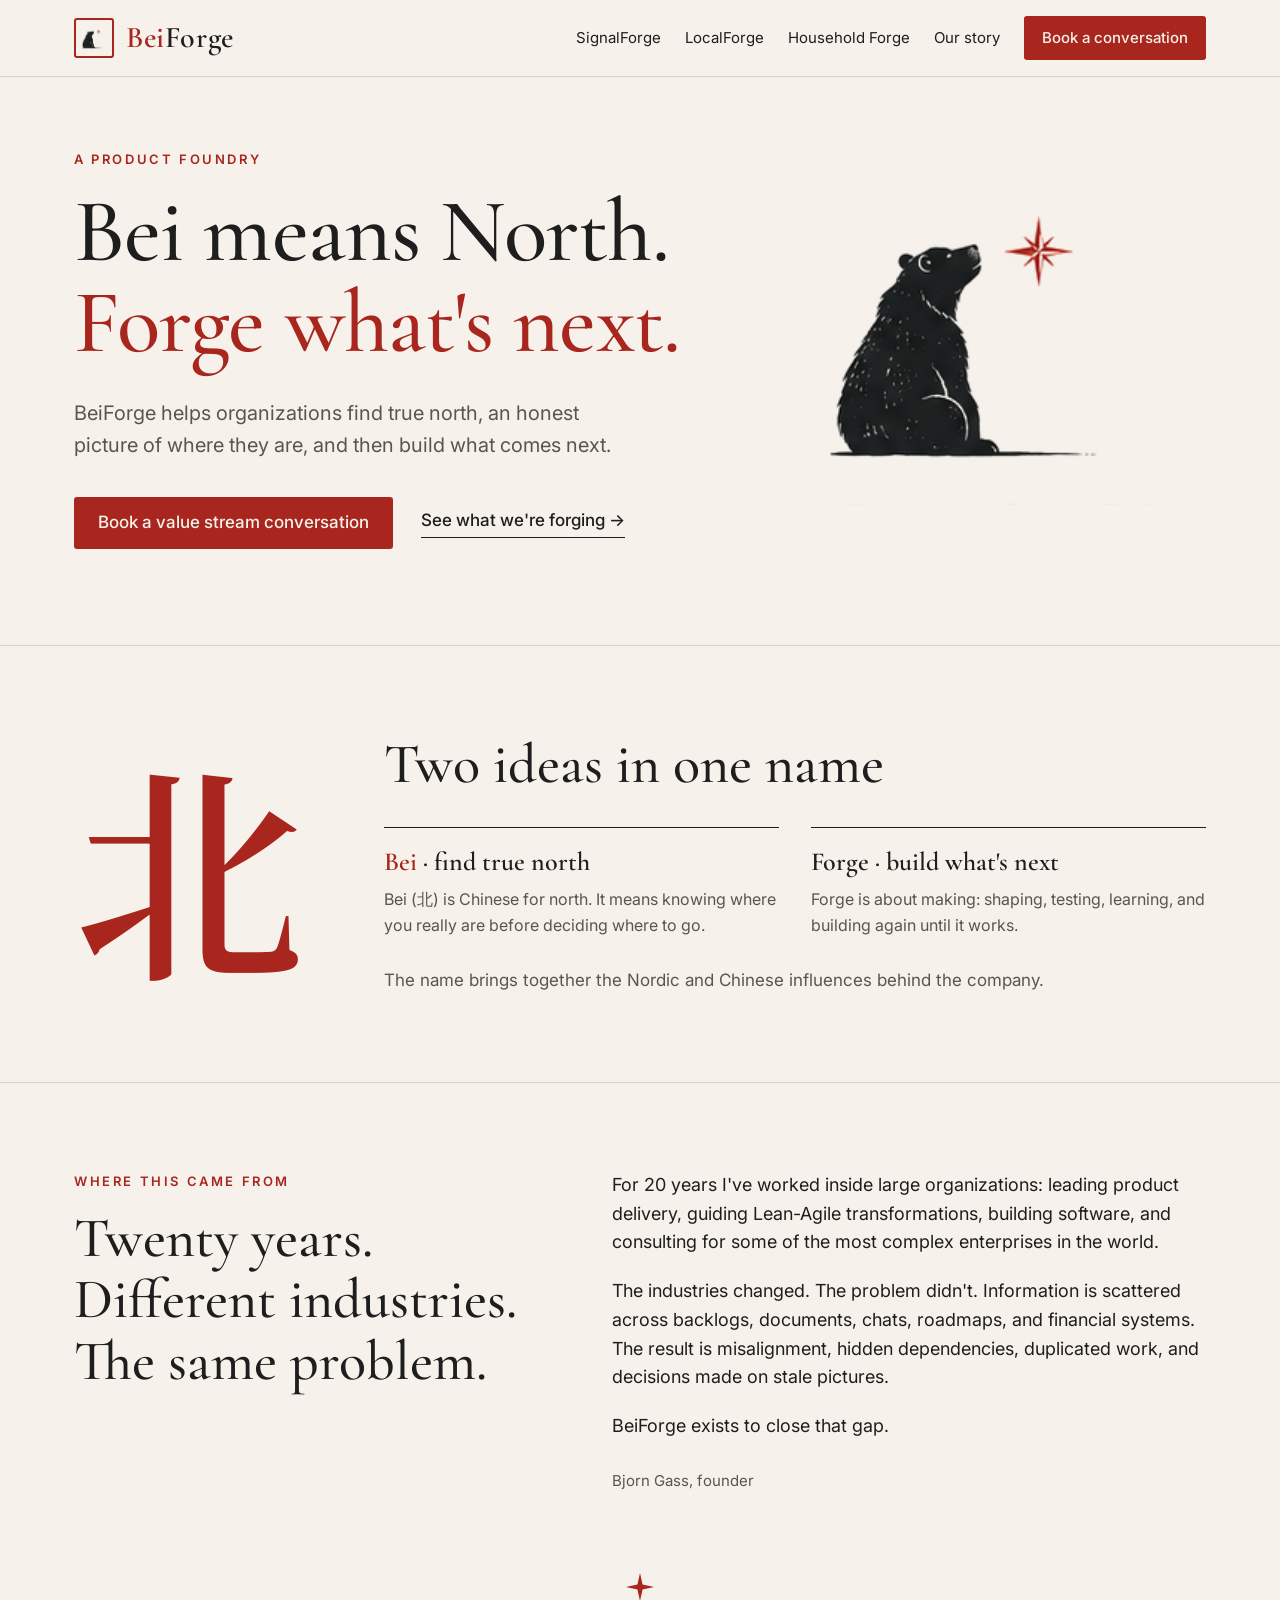
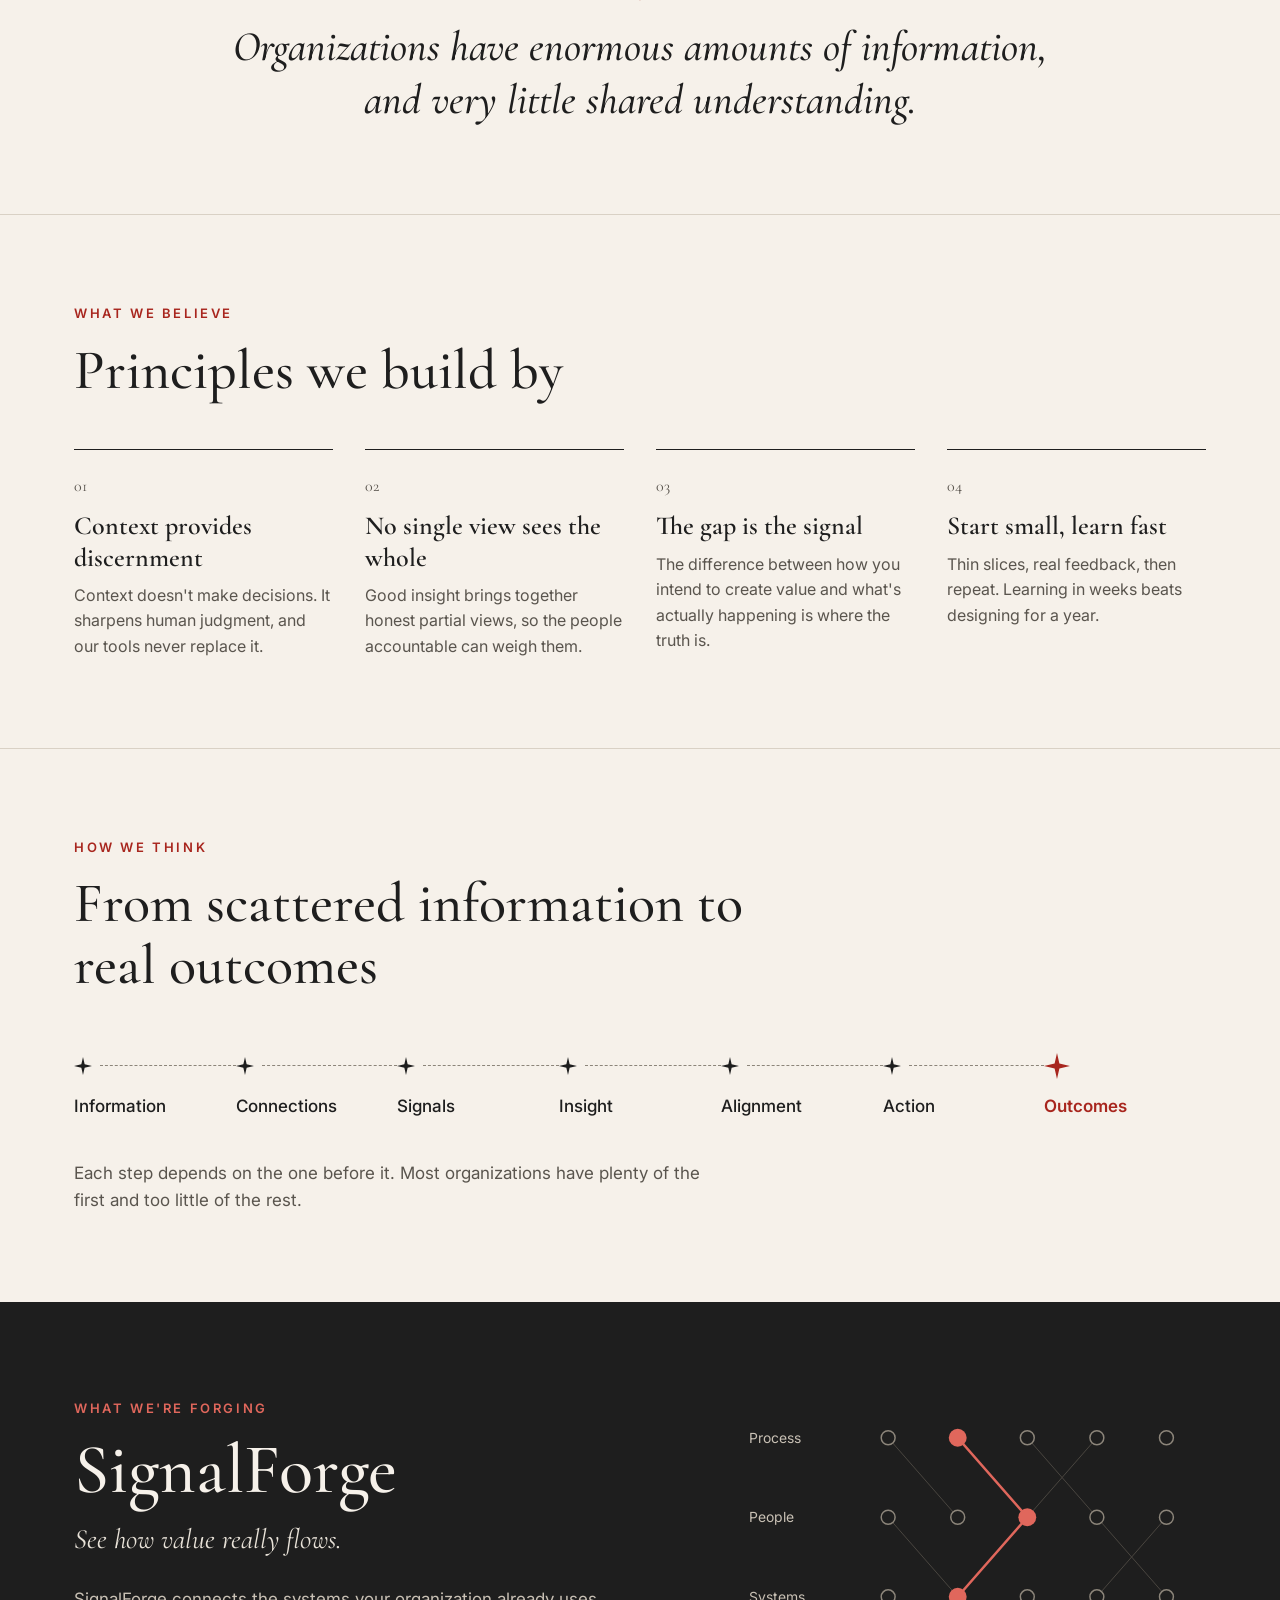
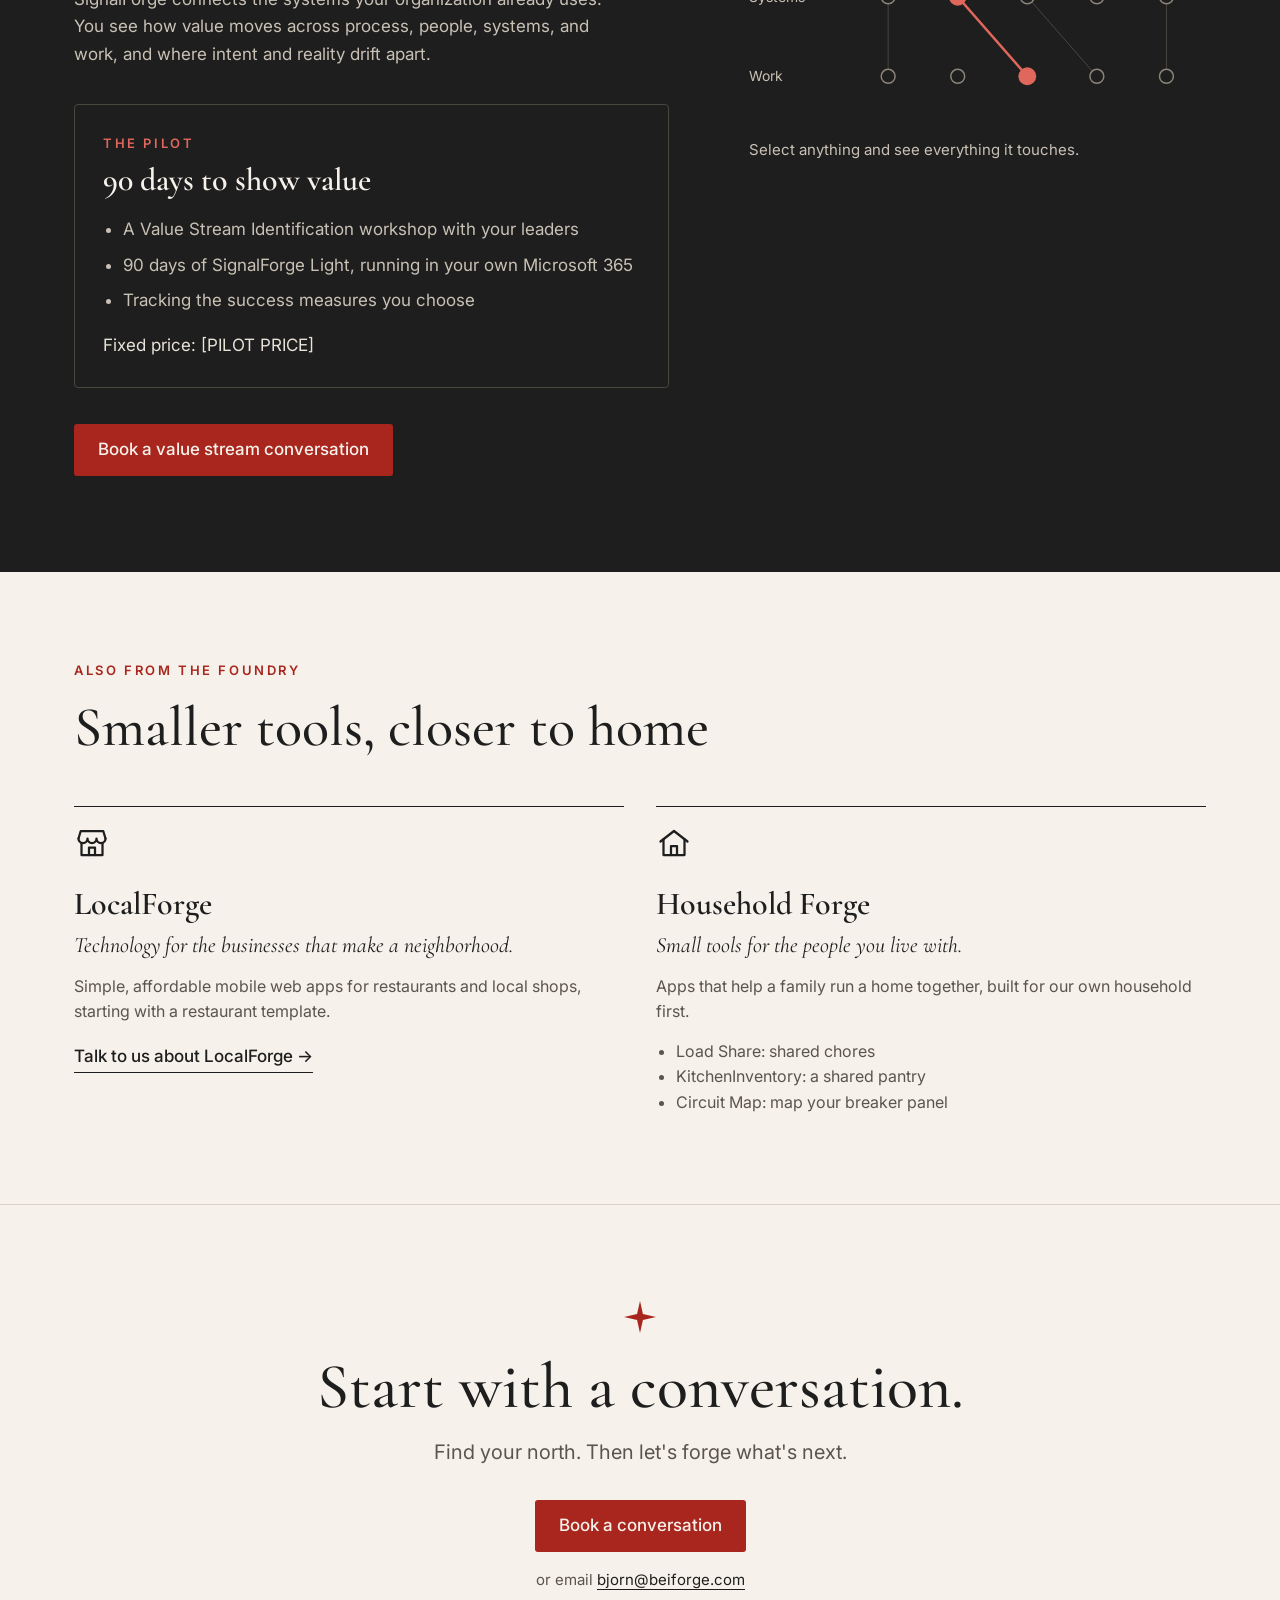
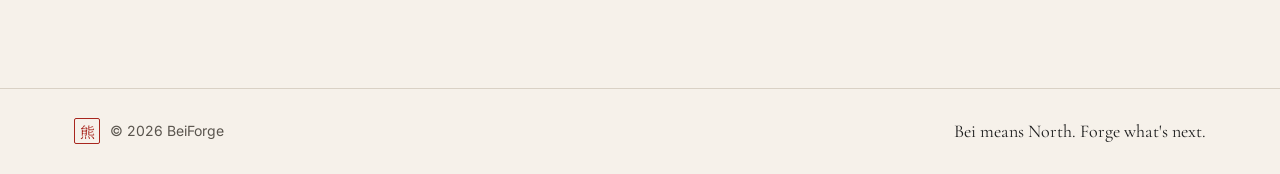
==== index.html @ dc23f6da "First version of the BeiForge homepage Static homepage built from the v0.1 design mockup: hero, the " ====
<!doctype html>
<html lang="en">
<head>
  <meta charset="utf-8">
  <meta name="viewport" content="width=device-width, initial-scale=1">
  <title>BeiForge · Bei means North. Forge what's next.</title>
  <meta name="description" content="BeiForge is a product foundry that helps organizations find true north, an honest picture of where they are, and then build what comes next.">
  <meta property="og:title" content="BeiForge">
  <meta property="og:description" content="Bei means North. Forge what's next.">
  <meta property="og:type" content="website">
  <meta property="og:url" content="https://beiforge.com/">
  <meta property="og:image" content="https://beiforge.com/assets/apple-touch-icon.png">
  <meta name="theme-color" content="#F6F1EA">
  <link rel="icon" type="image/png" sizes="32x32" href="assets/favicon-32.png">
  <link rel="icon" type="image/png" sizes="64x64" href="assets/favicon-64.png">
  <link rel="apple-touch-icon" href="assets/apple-touch-icon.png">
  <link rel="preconnect" href="https://fonts.googleapis.com">
  <link rel="preconnect" href="https://fonts.gstatic.com" crossorigin>
  <link rel="stylesheet" href="https://fonts.googleapis.com/css2?family=Cormorant+Garamond:ital,wght@0,500;0,600;1,500&family=Inter:wght@400;500;600&display=swap">
  <!-- Only the two Chinese characters used on the page (北 and 熊), so the font stays tiny -->
  <link rel="stylesheet" href="https://fonts.googleapis.com/css2?family=Noto+Serif+SC:wght@600&text=%E5%8C%97%E7%86%8A&display=swap">
  <link rel="stylesheet" href="styles.css">
</head>
<body>
<a class="skip" href="#main">Skip to content</a>

<!-- The four-point North Star, defined once and reused -->
<svg width="0" height="0" style="position:absolute" aria-hidden="true">
  <symbol id="star" viewBox="0 0 24 24"><path d="M12 0 L14.2 9.8 L24 12 L14.2 14.2 L12 24 L9.8 14.2 L0 12 L9.8 9.8 Z" fill="currentColor"/></symbol>
</svg>

<header class="site-header">
  <div class="wrap">
    <a class="brand" href="#top" aria-label="BeiForge home">
      <span class="seal"><img src="assets/bear-star.png" alt="" width="30" height="25"></span>
      <span class="wordmark"><span class="bei">Bei</span>Forge</span>
    </a>
    <nav class="site-nav" aria-label="Main">
      <a href="#signalforge">SignalForge</a>
      <a href="#foundry">LocalForge</a>
      <a href="#foundry">Household Forge</a>
      <a href="#story">Our story</a>
      <a class="btn btn-sm" href="#contact">Book a conversation</a>
    </nav>
  </div>
</header>

<main id="main">

  <section class="hero" id="top">
    <div class="wrap">
      <div class="hero-text">
        <p class="eyebrow">A product foundry</p>
        <h1>Bei means North.<br><span class="red">Forge what's next.</span></h1>
        <p class="lead">BeiForge helps organizations find true north, an honest picture of where they are, and then build what comes next.</p>
        <div class="actions">
          <a class="btn" href="#contact">Book a value stream conversation</a>
          <a class="link-line" href="#signalforge">See what we're forging →</a>
        </div>
      </div>
      <div class="hero-art">
        <img src="assets/bear-star.png" alt="A black bear sitting and looking up at a red North Star" width="255" height="210">
      </div>
    </div>
  </section>

  <section class="name" aria-labelledby="name-h">
    <div class="wrap">
      <p class="bei-glyph" aria-hidden="true">北</p>
      <div class="name-body">
        <h2 id="name-h">Two ideas in one name</h2>
        <div class="ruled-grid grid-2">
          <div>
            <h3><span class="red">Bei</span> · find true north</h3>
            <p>Bei (北) is Chinese for north. It means knowing where you really are before deciding where to go.</p>
          </div>
          <div>
            <h3>Forge · build what's next</h3>
            <p>Forge is about making: shaping, testing, learning, and building again until it works.</p>
          </div>
        </div>
        <p class="muted" style="margin-top:28px">The name brings together the Nordic and Chinese influences behind the company.</p>
      </div>
    </div>
  </section>

  <section id="story" aria-labelledby="story-h">
    <div class="wrap">
      <div class="story-cols">
        <div>
          <p class="eyebrow">Where this came from</p>
          <h2 id="story-h">Twenty years. Different industries. The same problem.</h2>
        </div>
        <div class="story-body">
          <p>For 20 years I've worked inside large organizations: leading product delivery, guiding Lean-Agile transformations, building software, and consulting for some of the most complex enterprises in the world.</p>
          <p>The industries changed. The problem didn't. Information is scattered across backlogs, documents, chats, roadmaps, and financial systems. The result is misalignment, hidden dependencies, duplicated work, and decisions made on stale pictures.</p>
          <p>BeiForge exists to close that gap.</p>
          <p class="byline">Bjorn Gass, founder</p>
        </div>
      </div>
      <figure class="pull">
        <svg width="28" height="28" class="red" aria-hidden="true"><use href="#star"/></svg>
        <blockquote>Organizations have enormous amounts of information, and very little shared understanding.</blockquote>
      </figure>
    </div>
  </section>

  <section aria-labelledby="beliefs-h">
    <div class="wrap">
      <p class="eyebrow">What we believe</p>
      <h2 id="beliefs-h">Principles we build by</h2>
      <div class="ruled-grid grid-4">
        <div>
          <p class="num">01</p>
          <h3>Context provides discernment</h3>
          <p>Context doesn't make decisions. It sharpens human judgment, and our tools never replace it.</p>
        </div>
        <div>
          <p class="num">02</p>
          <h3>No single view sees the whole</h3>
          <p>Good insight brings together honest partial views, so the people accountable can weigh them.</p>
        </div>
        <div>
          <p class="num">03</p>
          <h3>The gap is the signal</h3>
          <p>The difference between how you intend to create value and what's actually happening is where the truth is.</p>
        </div>
        <div>
          <p class="num">04</p>
          <h3>Start small, learn fast</h3>
          <p>Thin slices, real feedback, then repeat. Learning in weeks beats designing for a year.</p>
        </div>
      </div>
    </div>
  </section>

  <section aria-labelledby="chain-h">
    <div class="wrap">
      <p class="eyebrow">How we think</p>
      <h2 id="chain-h" style="max-width:760px">From scattered information to real outcomes</h2>
      <ol class="chain">
        <li><span class="mark"><svg width="18" height="18" aria-hidden="true"><use href="#star"/></svg><span></span></span>Information</li>
        <li><span class="mark"><svg width="18" height="18" aria-hidden="true"><use href="#star"/></svg><span></span></span>Connections</li>
        <li><span class="mark"><svg width="18" height="18" aria-hidden="true"><use href="#star"/></svg><span></span></span>Signals</li>
        <li><span class="mark"><svg width="18" height="18" aria-hidden="true"><use href="#star"/></svg><span></span></span>Insight</li>
        <li><span class="mark"><svg width="18" height="18" aria-hidden="true"><use href="#star"/></svg><span></span></span>Alignment</li>
        <li><span class="mark"><svg width="18" height="18" aria-hidden="true"><use href="#star"/></svg><span></span></span>Action</li>
        <li><span class="mark"><svg width="26" height="26" aria-hidden="true"><use href="#star"/></svg></span>Outcomes</li>
      </ol>
      <p class="chain-note muted">Each step depends on the one before it. Most organizations have plenty of the first and too little of the rest.</p>
    </div>
  </section>

  <section class="signalforge" id="signalforge" aria-labelledby="sf-h">
    <div class="wrap">
      <div class="sf-text">
        <p class="eyebrow">What we're forging</p>
        <h2 id="sf-h">SignalForge</h2>
        <p class="tagline">See how value really flows.</p>
        <p class="desc">SignalForge connects the systems your organization already uses. You see how value moves across process, people, systems, and work, and where intent and reality drift apart.</p>
        <div class="pilot">
          <p class="eyebrow" style="margin:0">The pilot</p>
          <h3>90 days to show value</h3>
          <ul>
            <li>A Value Stream Identification workshop with your leaders</li>
            <li>90 days of SignalForge Light, running in your own Microsoft 365</li>
            <li>Tracking the success measures you choose</li>
          </ul>
          <!-- TODO: set the pilot price, or remove this line -->
          <p class="price">Fixed price: [PILOT PRICE]</p>
        </div>
        <div class="actions">
          <a class="btn" href="#contact">Book a value stream conversation</a>
        </div>
      </div>
      <figure class="sf-figure">
        <svg role="img" aria-label="Four layers, process, people, systems and work, with one connected path highlighted across them" viewBox="0 0 460 330">
          <g stroke="#4A4640" stroke-width="1">
            <line x1="140" y1="40" x2="210" y2="120"/><line x1="280" y1="40" x2="350" y2="120"/><line x1="350" y1="40" x2="280" y2="120"/>
            <line x1="140" y1="120" x2="210" y2="200"/><line x1="350" y1="120" x2="420" y2="200"/><line x1="420" y1="120" x2="350" y2="200"/>
            <line x1="140" y1="200" x2="140" y2="280"/><line x1="280" y1="200" x2="350" y2="280"/><line x1="420" y1="200" x2="420" y2="280"/>
          </g>
          <polyline points="210,40 280,120 210,200 280,280" fill="none" stroke="#E0675C" stroke-width="2.5"/>
          <g font-family="Inter, sans-serif" font-size="14" fill="#C9C1B5">
            <text x="0" y="45">Process</text><text x="0" y="125">People</text><text x="0" y="205">Systems</text><text x="0" y="285">Work</text>
          </g>
          <g fill="#1E1E1E" stroke="#8C857A" stroke-width="1.5">
            <circle cx="140" cy="40" r="7"/><circle cx="280" cy="40" r="7"/><circle cx="350" cy="40" r="7"/><circle cx="420" cy="40" r="7"/>
            <circle cx="140" cy="120" r="7"/><circle cx="210" cy="120" r="7"/><circle cx="350" cy="120" r="7"/><circle cx="420" cy="120" r="7"/>
            <circle cx="140" cy="200" r="7"/><circle cx="280" cy="200" r="7"/><circle cx="350" cy="200" r="7"/><circle cx="420" cy="200" r="7"/>
            <circle cx="140" cy="280" r="7"/><circle cx="210" cy="280" r="7"/><circle cx="350" cy="280" r="7"/><circle cx="420" cy="280" r="7"/>
          </g>
          <g fill="#E0675C">
            <circle cx="210" cy="40" r="9"/><circle cx="280" cy="120" r="9"/><circle cx="210" cy="200" r="9"/><circle cx="280" cy="280" r="9"/>
          </g>
        </svg>
        <figcaption>Select anything and see everything it touches.</figcaption>
      </figure>
    </div>
  </section>

  <section class="foundry" id="foundry" aria-labelledby="foundry-h">
    <div class="wrap">
      <p class="eyebrow">Also from the foundry</p>
      <h2 id="foundry-h">Smaller tools, closer to home</h2>
      <div class="ruled-grid grid-cards">
        <article>
          <svg width="36" height="36" viewBox="0 0 24 24" fill="none" stroke="currentColor" stroke-width="1.5" stroke-linecap="round" stroke-linejoin="round" aria-hidden="true"><path d="M3 9 L4.5 4 H19.5 L21 9"/><path d="M3 9 C3 10.7 4.3 12 6 12 C7.7 12 9 10.7 9 9 C9 10.7 10.3 12 12 12 C13.7 12 15 10.7 15 9 C15 10.7 16.3 12 18 12 C19.7 12 21 10.7 21 9"/><path d="M5 12 V20 H19 V12"/><path d="M10 20 V15 H14 V20"/></svg>
          <h3>LocalForge</h3>
          <p class="sub">Technology for the businesses that make a neighborhood.</p>
          <p>Simple, affordable mobile web apps for restaurants and local shops, starting with a restaurant template.</p>
          <a class="link-line" href="#contact">Talk to us about LocalForge →</a>
        </article>
        <article>
          <svg width="36" height="36" viewBox="0 0 24 24" fill="none" stroke="currentColor" stroke-width="1.5" stroke-linecap="round" stroke-linejoin="round" aria-hidden="true"><path d="M3 11 L12 4 L21 11"/><path d="M5 9.5 V20 H19 V9.5"/><path d="M10 20 V14 H14 V20"/></svg>
          <h3>Household Forge</h3>
          <p class="sub">Small tools for the people you live with.</p>
          <p>Apps that help a family run a home together, built for our own household first.</p>
          <ul>
            <li>Load Share: shared chores</li>
            <li>KitchenInventory: a shared pantry</li>
            <li>Circuit Map: map your breaker panel</li>
          </ul>
        </article>
      </div>
    </div>
  </section>

  <section class="contact" id="contact" aria-labelledby="contact-h">
    <div class="wrap">
      <svg width="32" height="32" class="red" aria-hidden="true"><use href="#star"/></svg>
      <h2 id="contact-h">Start with a conversation.</h2>
      <p class="lead">Find your north. Then let's forge what's next.</p>
      <a class="btn" href="mailto:bjorn@beiforge.com?subject=Conversation%20with%20BeiForge">Book a conversation</a>
      <p class="alt">or email <a href="mailto:bjorn@beiforge.com">bjorn@beiforge.com</a></p>
    </div>
  </section>

</main>

<footer class="site-footer">
  <div class="wrap">
    <p class="footer-mark"><span class="mini-seal" aria-hidden="true">熊</span>© 2026 BeiForge</p>
    <p class="footer-tag">Bei means North. Forge what's next.</p>
  </div>
</footer>
</body>
</html>
---- styles.css ----
/* BeiForge site styles
   Colors and type come from the brand direction doc.
   Change a token here and it updates everywhere. */
:root {
  --paper: #F6F1EA;
  --ink: #1E1E1E;
  --red: #A8261E;          /* deep vermilion: Bei, the North Star, buttons */
  --red-on-dark: #E0675C;  /* lighter red that stays readable on the ink band */
  --muted: #5A554E;        /* secondary text on paper (passes 4.5:1) */
  --muted-dark: #C9C1B5;   /* secondary text on ink */
  --rule: #D9D1C5;
  --serif: 'Cormorant Garamond', Georgia, serif;
  --sans: Inter, system-ui, -apple-system, 'Segoe UI', sans-serif;
  --cjk: 'Noto Serif SC', 'Songti SC', serif;
  --max: 1180px;
}

*, *::before, *::after { box-sizing: border-box; }

html { scroll-behavior: smooth; }
@media (prefers-reduced-motion: reduce) { html { scroll-behavior: auto; } }

body {
  margin: 0;
  background: var(--paper);
  color: var(--ink);
  font-family: var(--sans);
  font-size: 17px;
  line-height: 1.6;
  -webkit-font-smoothing: antialiased;
}

img, svg { max-width: 100%; }
a { color: inherit; text-decoration: none; }
a:hover { text-decoration: underline; text-underline-offset: 4px; }
a:focus-visible, .btn:focus-visible { outline: 2px solid var(--red); outline-offset: 3px; }

.skip { position: absolute; left: -9999px; }
.skip:focus { left: 16px; top: 16px; background: var(--ink); color: var(--paper); padding: 8px 12px; z-index: 10; }

.wrap { max-width: var(--max); margin: 0 auto; padding: 0 24px; }
section { padding: 88px 0; border-top: 1px solid var(--rule); }

/* Type */
h1, h2, h3 { font-family: var(--serif); font-weight: 500; margin: 0; }
h2 { font-size: clamp(36px, 4.5vw, 56px); line-height: 1.1; }
h3 { font-weight: 600; font-size: 26px; line-height: 1.2; }
p { margin: 0; }
.eyebrow { color: var(--red); font-size: 13px; font-weight: 600; letter-spacing: 0.2em; text-transform: uppercase; margin-bottom: 16px; }
.muted { color: var(--muted); }
.red { color: var(--red); }

/* Buttons and links */
.btn {
  display: inline-flex; align-items: center;
  min-height: 52px; padding: 0 24px;
  background: var(--red); color: var(--paper);
  border-radius: 3px; font-weight: 500;
}
.btn:hover { text-decoration: none; filter: brightness(1.12); }
.btn-sm { min-height: 44px; padding: 0 18px; }
.link-line { font-weight: 500; border-bottom: 1px solid currentColor; padding-bottom: 2px; }
.link-line:hover { text-decoration: none; }
.actions { display: flex; flex-wrap: wrap; align-items: center; gap: 16px 28px; margin-top: 36px; }

/* Header */
.site-header { border-bottom: 1px solid var(--rule); }
.site-header .wrap { display: flex; flex-wrap: wrap; align-items: center; justify-content: space-between; gap: 16px; padding-top: 16px; padding-bottom: 16px; }
.brand { display: flex; align-items: center; gap: 12px; }
.brand:hover { text-decoration: none; }
.seal { width: 40px; height: 40px; border: 2px solid var(--red); border-radius: 3px; display: flex; align-items: center; justify-content: center; overflow: hidden; }
.seal img { width: 30px; height: auto; margin-top: 3px; }
.wordmark { font-family: var(--serif); font-weight: 600; font-size: 30px; line-height: 1; letter-spacing: 0.02em; }
.wordmark .bei { color: var(--red); }
.site-nav { display: flex; flex-wrap: wrap; align-items: center; gap: 8px 24px; font-size: 15px; }

/* Hero */
.hero { border-top: 0; padding: 72px 0 96px; }
.hero .wrap { display: flex; flex-wrap: wrap; align-items: center; gap: 48px; }
.hero-text { flex: 1.2 1 460px; min-width: 0; }
.hero h1 { font-size: clamp(48px, 7vw, 96px); line-height: 1.02; letter-spacing: -0.01em; }
.hero .lead { margin-top: 28px; max-width: 540px; font-size: 20px; color: var(--muted); }
.hero-art { flex: 1 1 300px; min-width: 0; display: flex; justify-content: center; }
.hero-art img { width: 100%; max-width: 380px; height: auto; display: block; }

/* Name */
.name .wrap { display: flex; flex-wrap: wrap; align-items: center; gap: 48px 80px; }
.bei-glyph { font-family: var(--cjk); font-weight: 600; font-size: clamp(140px, 18vw, 240px); line-height: 1; color: var(--red); }
.name-body { flex: 1 1 420px; min-width: 0; }

/* Shared grids of ruled items */
.ruled-grid { display: grid; gap: 40px 32px; margin-top: 48px; }
.ruled-grid > * { border-top: 1px solid var(--ink); padding-top: 18px; }
.ruled-grid p { margin-top: 10px; color: var(--muted); font-size: 16px; }
.grid-2 { grid-template-columns: repeat(auto-fit, minmax(220px, 1fr)); margin-top: 32px; }
.grid-4 { grid-template-columns: repeat(auto-fit, minmax(240px, 1fr)); }
.num { font-family: var(--serif); font-size: 40px; line-height: 1; color: var(--red); margin-bottom: 16px; }

/* Story */
.story-cols { display: flex; flex-wrap: wrap; gap: 32px 80px; }
.story-cols > :first-child { flex: 1 1 340px; min-width: 0; }
.story-body { flex: 1.3 1 440px; min-width: 0; display: flex; flex-direction: column; gap: 20px; font-size: 18px; }
.byline { margin-top: 8px; color: var(--muted); font-size: 15px; }
.pull { margin: 80px auto 0; max-width: 860px; text-align: center; }
.pull svg { display: block; margin: 0 auto 20px; }
.pull blockquote { margin: 0; font-family: var(--serif); font-style: italic; font-weight: 500; font-size: clamp(28px, 3.4vw, 42px); line-height: 1.25; }

/* Chain: Information to Outcomes */
.chain { list-style: none; margin: 56px 0 0; padding: 0; display: grid; grid-template-columns: repeat(auto-fit, minmax(130px, 1fr)); gap: 32px 0; }
.chain li { display: flex; flex-direction: column; gap: 14px; font-weight: 500; }
.chain .mark { display: flex; align-items: center; height: 26px; }
.chain .mark span { flex: 1; border-top: 1px dashed #8C857A; margin-left: 8px; }
.chain li:last-child { color: var(--red); font-weight: 600; }
.chain-note { margin-top: 40px; max-width: 640px; }

/* SignalForge band */
.signalforge { background: var(--ink); color: var(--paper); border-top: 0; padding: 96px 0; }
.signalforge .wrap { display: flex; flex-wrap: wrap; gap: 56px 80px; align-items: flex-start; }
.signalforge .eyebrow { color: var(--red-on-dark); }
.sf-text { flex: 1.15 1 460px; min-width: 0; }
.signalforge h2 { font-size: clamp(44px, 5.5vw, 72px); line-height: 1; }
.tagline { margin-top: 12px; font-family: var(--serif); font-style: italic; font-size: 28px; color: #E8E2D8; }
.sf-text > p.desc { margin-top: 24px; max-width: 560px; color: var(--muted-dark); }
.pilot { margin-top: 36px; border: 1px solid #4A4640; border-radius: 4px; padding: 28px; }
.pilot h3 { margin-top: 8px; font-size: 32px; line-height: 1.15; }
.pilot ul { margin: 18px 0 0; padding-left: 20px; color: var(--muted-dark); display: grid; gap: 8px; }
.pilot .price { margin-top: 18px; color: #E8E2D8; }
.signalforge .link-line { color: #E8E2D8; }
.sf-figure { flex: 1 1 340px; min-width: 0; margin: 0; }
.sf-figure svg { width: 100%; max-width: 460px; height: auto; display: block; }
.sf-figure figcaption { margin-top: 12px; color: var(--muted-dark); font-size: 15px; }

/* Foundry */
.foundry { border-top: 0; }
.grid-cards { grid-template-columns: repeat(auto-fit, minmax(300px, 1fr)); }
.ruled-grid article h3 { margin-top: 16px; font-size: 32px; line-height: 1.15; }
.ruled-grid article .sub { margin-top: 6px; font-family: var(--serif); font-style: italic; font-size: 22px; color: var(--ink); }
.ruled-grid article ul { margin: 14px 0 0; padding-left: 20px; color: var(--muted); font-size: 16px; }
.ruled-grid article .link-line { display: inline-block; margin-top: 18px; }

/* Contact */
.contact { text-align: center; padding: 96px 0; }
.contact .wrap { max-width: 720px; }
.contact svg { display: block; margin: 0 auto 20px; }
.contact h2 { font-size: clamp(40px, 5vw, 64px); line-height: 1.05; }
.contact .lead { margin-top: 16px; font-size: 20px; color: var(--muted); }
.contact .btn { margin-top: 32px; }
.contact .alt { margin-top: 16px; font-size: 15px; color: var(--muted); }
.contact .alt a { color: var(--ink); border-bottom: 1px solid var(--ink); }

/* Footer */
.site-footer { border-top: 1px solid var(--rule); }
.site-footer .wrap { display: flex; flex-wrap: wrap; align-items: center; justify-content: space-between; gap: 16px; padding-top: 28px; padding-bottom: 28px; font-size: 14px; color: var(--muted); }
.footer-mark { display: flex; align-items: center; gap: 10px; }
.mini-seal { display: inline-flex; align-items: center; justify-content: center; width: 26px; height: 26px; border: 1.5px solid var(--red); border-radius: 2px; color: var(--red); font-family: var(--cjk); font-size: 15px; line-height: 1; }
.footer-tag { font-family: var(--serif); font-size: 18px; color: var(--ink); }

@media (max-width: 560px) {
  section { padding: 64px 0; }
  .hero { padding: 48px 0 64px; }
  .wrap { padding: 0 16px; }
  .pilot { padding: 20px; }
}
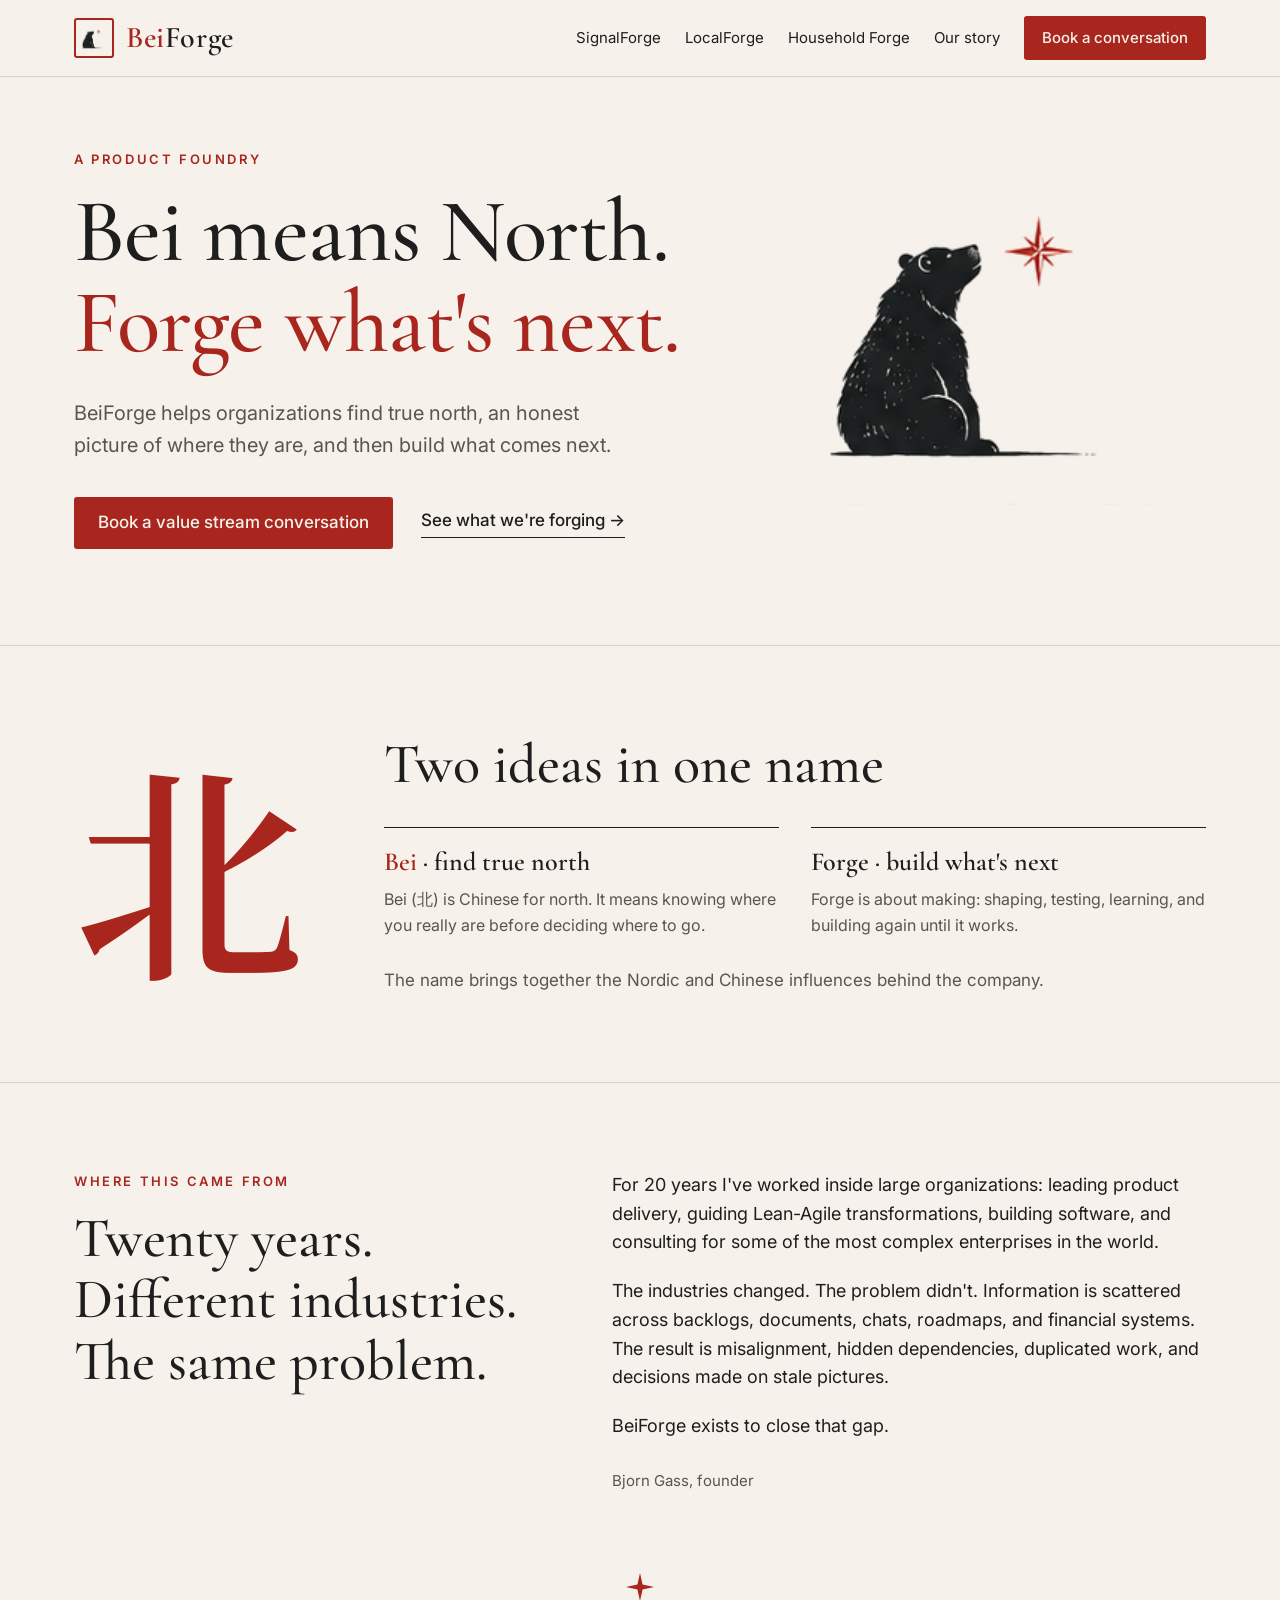
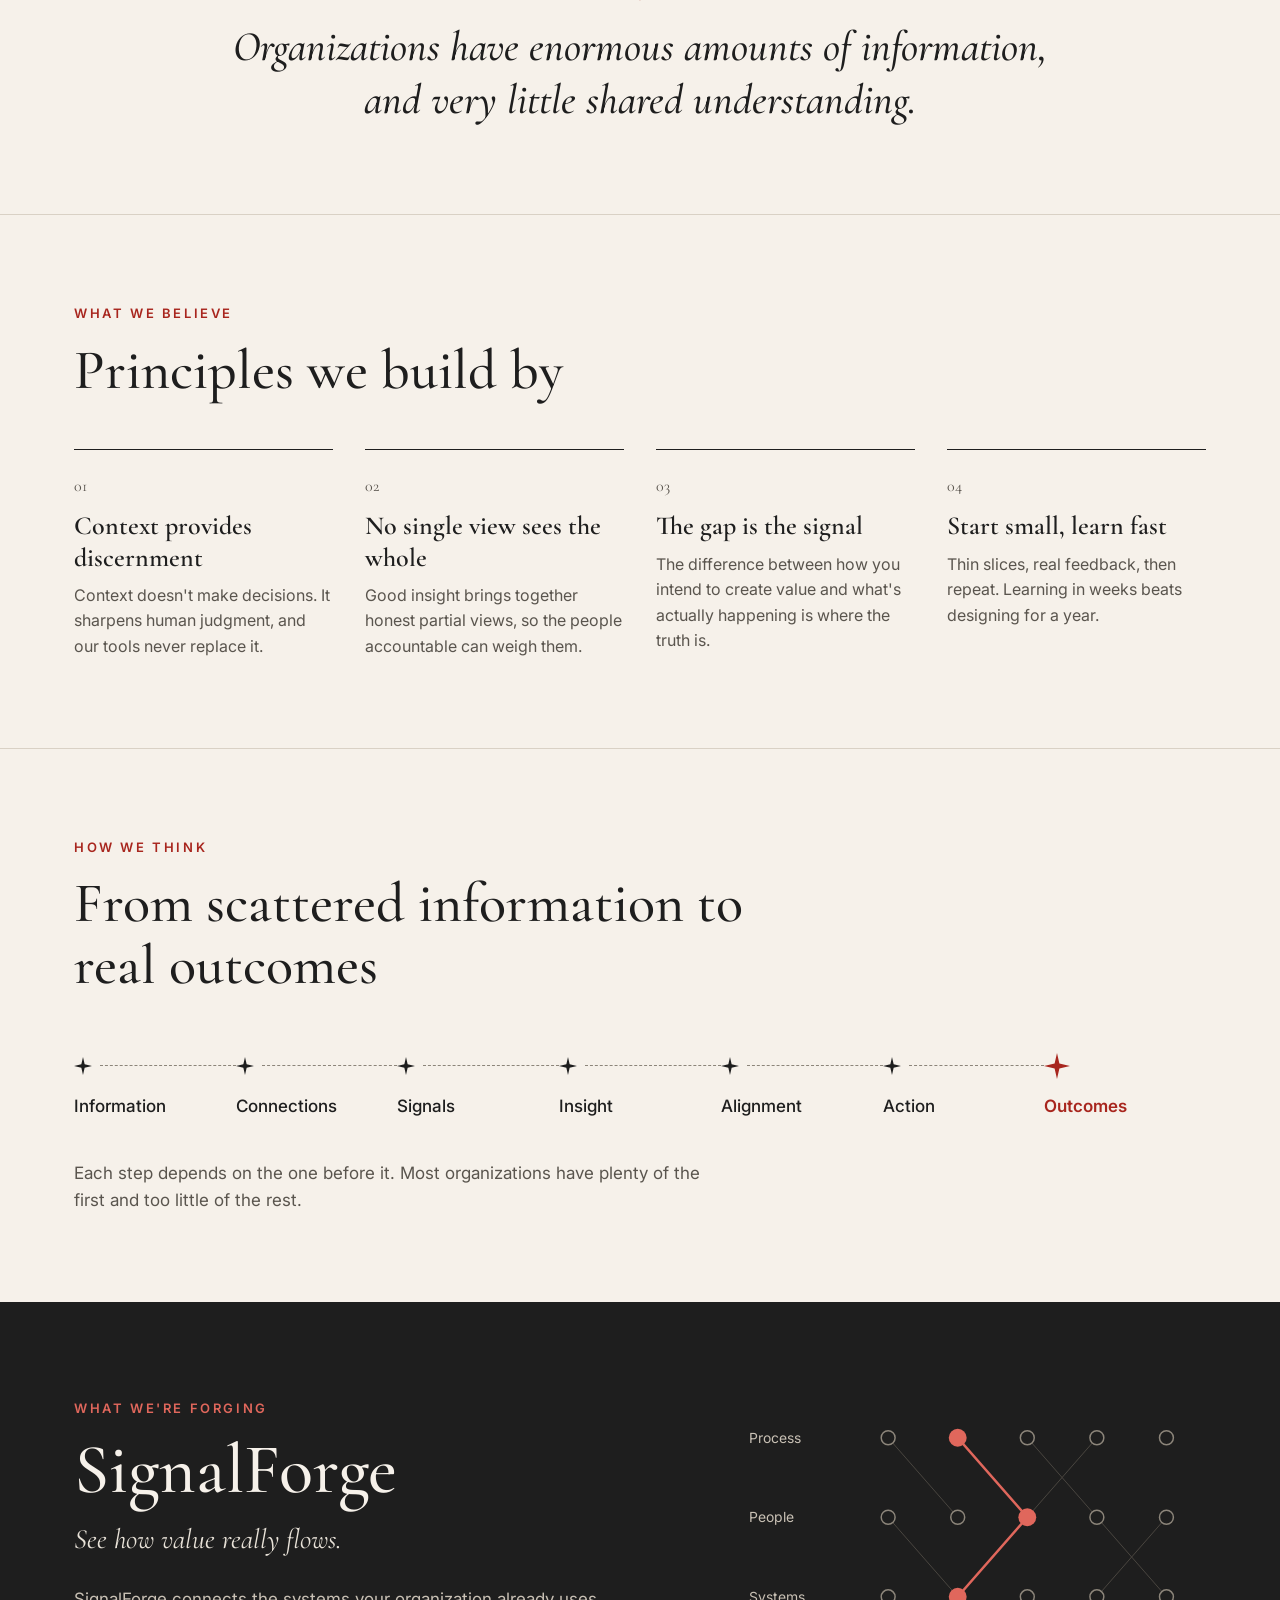
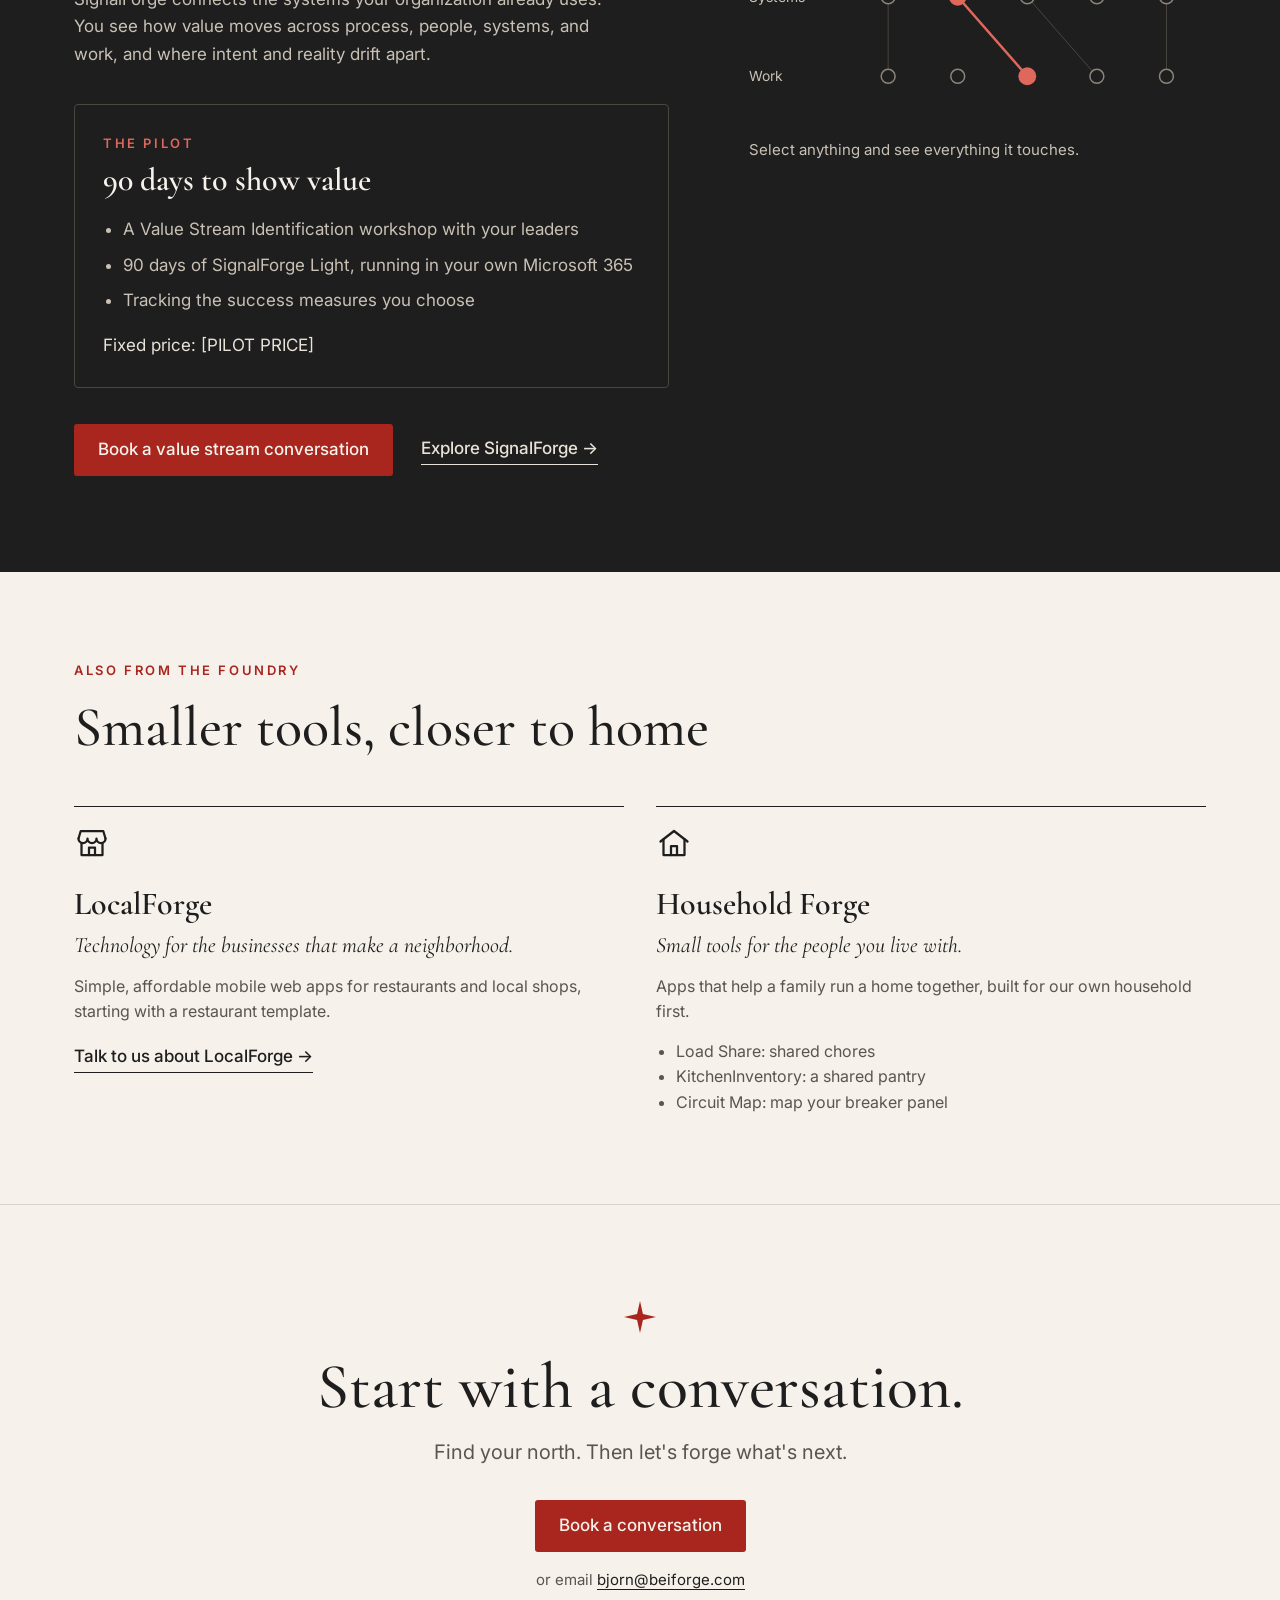
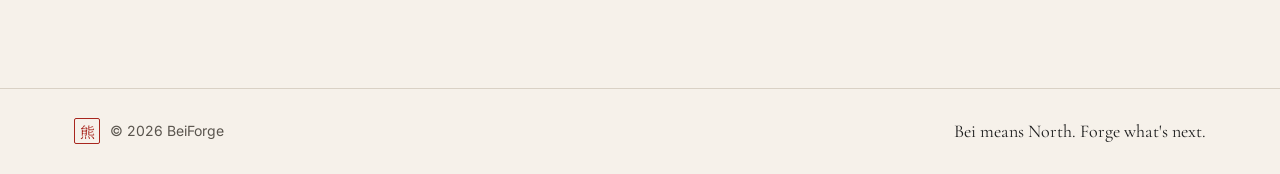
==== commit 7a7019b6: "Add SignalForge product page at /signalforge/ and link it from the homepage" ====
--- a/index.html
+++ b/index.html
@@ -36,7 +36,7 @@
       <span class="wordmark"><span class="bei">Bei</span>Forge</span>
     </a>
     <nav class="site-nav" aria-label="Main">
-      <a href="#signalforge">SignalForge</a>
+      <a href="signalforge/">SignalForge</a>
       <a href="#foundry">LocalForge</a>
       <a href="#foundry">Household Forge</a>
       <a href="#story">Our story</a>
@@ -171,6 +171,7 @@
         </div>
         <div class="actions">
           <a class="btn" href="#contact">Book a value stream conversation</a>
+          <a class="link-line" href="signalforge/">Explore SignalForge →</a>
         </div>
       </div>
       <figure class="sf-figure">
--- a/styles.css
+++ b/styles.css
@@ -161,3 +161,51 @@
   .wrap { padding: 0 16px; }
   .pilot { padding: 20px; }
 }
+
+/* ---------- SignalForge product page (signalforge/index.html) ---------- */
+.sf-hero { padding: 88px 0 96px; }
+.sf-hero h1 { font-size: clamp(48px, 7vw, 92px); line-height: 1.02; letter-spacing: -0.01em; }
+.sf-hero .sf-text > p.desc + p.desc { margin-top: 16px; }
+.sf-hero .sf-figure { align-self: center; }
+.sf-lede { margin-top: 24px; max-width: 680px; font-size: 19px; }
+.tag { display: inline-block; margin-left: 6px; padding: 1px 8px; border: 1px solid var(--red); border-radius: 2px; color: var(--red); font-family: var(--sans); font-size: 12px; font-weight: 600; letter-spacing: 0.06em; text-transform: uppercase; vertical-align: middle; }
+.sf-features { margin-top: 56px; }
+
+/* Intended vs actual */
+.gap-compare { margin-top: 48px; display: grid; grid-template-columns: 1fr auto 1fr; gap: 24px; align-items: stretch; }
+.gap-col { border-top: 1px solid var(--ink); padding-top: 18px; }
+.gap-label { font-family: var(--serif); font-size: 24px; font-weight: 600; }
+.gap-col ol { margin: 14px 0 0; padding-left: 22px; display: grid; gap: 10px; }
+.gap-col em { color: var(--muted); font-style: normal; font-size: 15px; }
+.gap-actual { border-top-color: var(--red); }
+.gap-actual .gap-label { color: var(--red); }
+.gap-mid { display: flex; flex-direction: column; align-items: center; justify-content: center; gap: 8px; padding: 0 8px; font-family: var(--serif); font-style: italic; font-size: 20px; color: var(--red); }
+@media (max-width: 760px) {
+  .gap-compare { grid-template-columns: 1fr; }
+  .gap-mid { flex-direction: row; padding: 4px 0; }
+}
+
+/* Principle band */
+.signalforge .wrap.sf-principle { display: block; text-align: center; max-width: 860px; }
+.sf-principle .sf-star { display: block; margin: 0 auto 20px; color: var(--red-on-dark); }
+.sf-principle h2 { font-style: italic; }
+.sf-principle .desc { margin: 28px auto 0; max-width: 640px; color: var(--muted-dark); }
+
+/* Pilot phases */
+.sf-pilot { align-items: flex-start; }
+.sf-pilot .tagline { max-width: 520px; line-height: 1.3; }
+.sf-pilot .desc { margin-top: 24px; max-width: 520px; color: var(--muted-dark); }
+.phases { flex: 1 1 420px; min-width: 0; list-style: none; margin: 0; padding: 0; display: grid; gap: 28px; }
+.phases li { border-top: 1px solid #4A4640; padding-top: 16px; }
+.phase-when { color: var(--red-on-dark); font-size: 13px; font-weight: 600; letter-spacing: 0.16em; text-transform: uppercase; }
+.phases h3 { margin-top: 6px; font-size: 28px; }
+.phases p:last-child { margin-top: 8px; color: var(--muted-dark); font-size: 16px; }
+
+/* Measures */
+.measures { list-style: none; margin: 48px 0 0; padding: 0; display: grid; grid-template-columns: repeat(auto-fit, minmax(250px, 1fr)); gap: 28px 32px; }
+.measures li { border-top: 1px solid var(--ink); padding-top: 14px; color: var(--muted); font-size: 16px; }
+.measures strong { display: block; margin-bottom: 6px; font-family: var(--serif); font-size: 22px; font-weight: 600; color: var(--ink); }
+
+/* Fit */
+.fit-list { margin: 14px 0 0; padding-left: 20px; display: grid; gap: 8px; color: var(--muted); font-size: 16px; }
+.site-nav a[aria-current="page"] { color: var(--red); }
